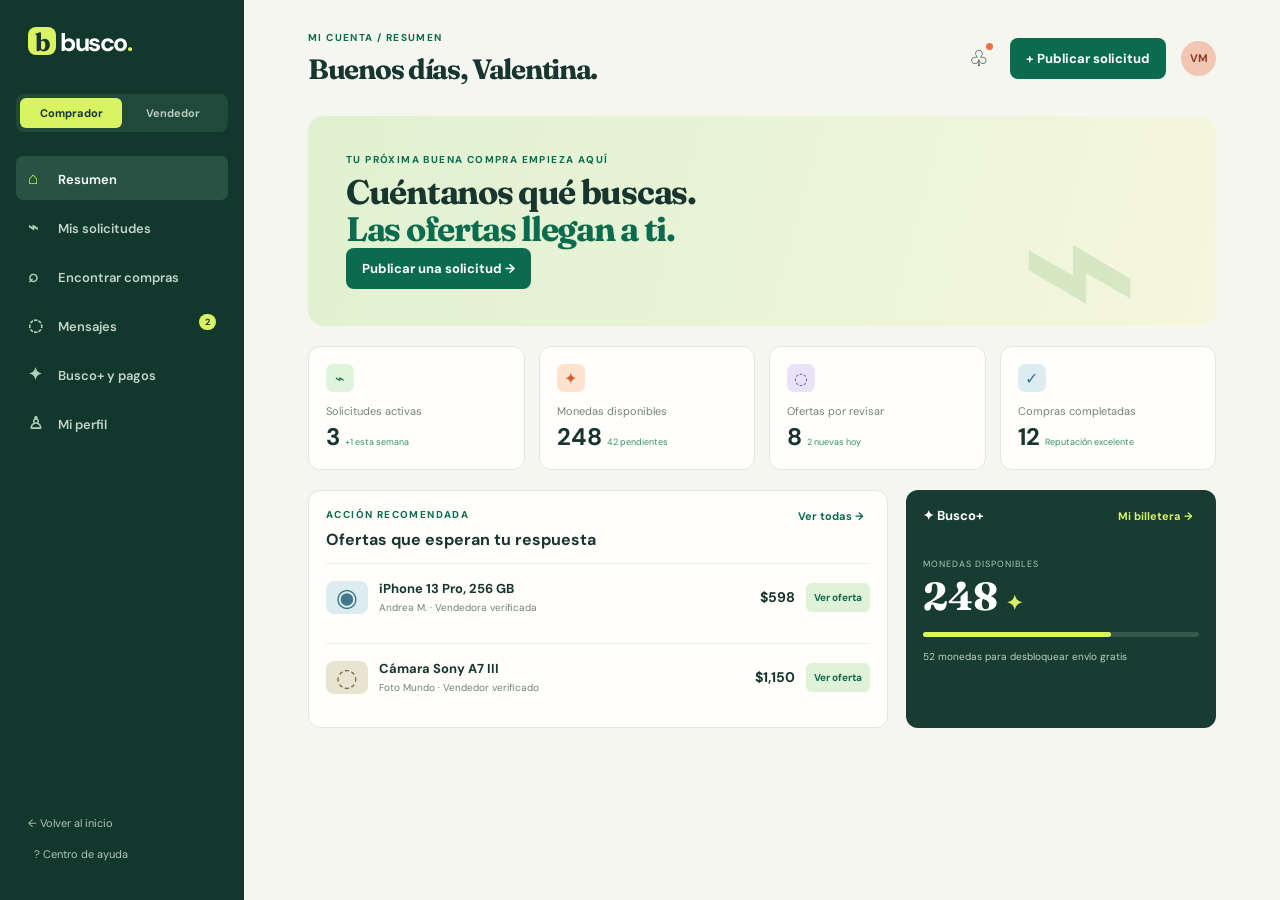
==== app.html @ ab2ddb57 "Add files via upload" ====
<!doctype html>
<html lang="es">
<head><meta charset="UTF-8"><meta name="viewport" content="width=device-width,initial-scale=1.0"><title>Busco | Mi cuenta</title><link rel="preconnect" href="https://fonts.googleapis.com"><link rel="preconnect" href="https://fonts.gstatic.com" crossorigin><link href="https://fonts.googleapis.com/css2?family=DM+Sans:wght@400;500;600;700&family=Fraunces:opsz,wght@9..144,600;9..144,700&display=swap" rel="stylesheet"><link rel="stylesheet" href="app.css"></head>
<body>
<aside class="sidebar"><a class="brand" href="index.html"><span>b</span>busco<i>.</i></a><div class="role-switch"><button class="role active" data-role="buyer">Comprador</button><button class="role" data-role="seller">Vendedor</button></div><nav><button class="nav-item active" data-view="overview"><span>⌂</span> Resumen</button><button class="nav-item" data-view="requests"><span>⌁</span> Mis solicitudes</button><button class="nav-item seller-only" data-view="discover"><span>⌕</span> Encontrar compras</button><button class="nav-item" data-view="messages"><span>◌</span> Mensajes <b>2</b></button><button class="nav-item" data-view="wallet"><span>✦</span> Busco+ y pagos</button><button class="nav-item" data-view="profile"><span>♙</span> Mi perfil</button></nav><div class="sidebar-bottom"><a href="index.html">← Volver al inicio</a><button class="help" data-toast="Centro de ayuda disponible pronto">? Centro de ayuda</button></div></aside>
<main><header class="app-header"><div><p class="crumb">MI CUENTA / <b id="view-name">RESUMEN</b></p><h1 id="page-title">Buenos días, Valentina.</h1></div><div class="header-tools"><button class="notification" data-toast="Tienes 2 nuevas ofertas">♧<i></i></button><button id="new-request" class="primary">+ Publicar solicitud</button><div class="avatar">VM</div></div></header>

<section id="overview" class="view active"><div class="welcome-card"><div><p class="eyebrow">TU PRÓXIMA BUENA COMPRA EMPIEZA AQUÍ</p><h2>Cuéntanos qué buscas.<br><em>Las ofertas llegan a ti.</em></h2><button class="primary" id="welcome-publish">Publicar una solicitud →</button></div><span class="welcome-art">⌁</span></div><div class="metric-grid"><article><span class="metric-icon green">⌁</span><p>Solicitudes activas</p><strong>3</strong><small>+1 esta semana</small></article><article><span class="metric-icon orange">✦</span><p>Monedas disponibles</p><strong>248</strong><small>42 pendientes</small></article><article><span class="metric-icon purple">◌</span><p>Ofertas por revisar</p><strong>8</strong><small>2 nuevas hoy</small></article><article><span class="metric-icon blue">✓</span><p>Compras completadas</p><strong>12</strong><small>Reputación excelente</small></article></div><div class="two-col"><section class="panel"><div class="panel-head"><div><p class="eyebrow">ACCIÓN RECOMENDADA</p><h3>Ofertas que esperan tu respuesta</h3></div><button class="link-button" data-view="requests">Ver todas →</button></div><div class="offer-row"><div class="product-thumb phone">◉</div><div><b>iPhone 13 Pro, 256 GB</b><p>Andrea M. · Vendedora verificada</p></div><strong>$598</strong><button class="small-primary" data-checkout>Ver oferta</button></div><div class="offer-row"><div class="product-thumb camera">◌</div><div><b>Cámara Sony A7 III</b><p>Foto Mundo · Vendedor verificado</p></div><strong>$1,150</strong><button class="small-primary" data-checkout>Ver oferta</button></div></section><section class="panel wallet-mini"><div class="wallet-top"><span>✦ Busco+</span><button class="link-button" data-view="wallet">Mi billetera →</button></div><p>MONEDAS DISPONIBLES</p><strong>248 <i>✦</i></strong><div class="progress"><span></span></div><small>52 monedas para desbloquear envío gratis</small></section></div></section>

<section id="requests" class="view"><div class="section-top"><div><p class="eyebrow">COMPRADOR</p><h2>Mis solicitudes</h2><p>Compara ofertas y elige con confianza.</p></div><button class="primary publish-trigger">+ Nueva solicitud</button></div><div class="tabs"><button class="active">Activas <b>3</b></button><button>En proceso <b>1</b></button><button>Completadas</button></div><div class="request-list"><article class="request-item"><div class="product-thumb phone">◉</div><div class="request-info"><div><span class="tag">TECNOLOGÍA</span><span class="active-tag">● Activa</span></div><h3>iPhone 13 Pro, 256 GB</h3><p>Presupuesto: <b>$620</b> · Seminuevo · Con envío</p></div><div class="request-stat"><b>5</b><span>ofertas</span></div><button class="outline" data-checkout>Comparar ofertas →</button></article><article class="request-item"><div class="product-thumb camera">◌</div><div class="request-info"><div><span class="tag">TECNOLOGÍA</span><span class="active-tag">● Activa</span></div><h3>Cámara Sony A7 III con lente</h3><p>Presupuesto: <b>$1,200</b> · Buen estado</p></div><div class="request-stat"><b>3</b><span>ofertas</span></div><button class="outline" data-checkout>Comparar ofertas →</button></article><article class="request-item"><div class="product-thumb sofa">⌑</div><div class="request-info"><div><span class="tag">HOGAR</span><span class="active-tag">● Activa</span></div><h3>Sofá modular de 3 puestos</h3><p>Presupuesto: <b>$380</b> · Envío o retiro</p></div><div class="request-stat"><b>0</b><span>ofertas</span></div><button class="outline" data-toast="Tu solicitud ya es visible para vendedores verificados">Ver solicitud</button></article></div></section>

<section id="discover" class="view"><div class="section-top"><div><p class="eyebrow">VENDEDOR</p><h2>Compradores que buscan</h2><p>Envía una oferta clara y gana la compra.</p></div><button class="filter-btn" data-toast="Filtros de ubicación, categoría y presupuesto">⚙ Filtrar</button></div><div class="discover-grid"><article><div class="discover-image camera">◌</div><span class="tag">TECNOLOGÍA · QUITO</span><h3>Cámara Sony A7 III con lente</h3><p>“En muy buen estado, idealmente con poco uso.”</p><div><span>Presupuesto</span><b>$1,200</b></div><button class="outline make-offer">Enviar oferta →</button></article><article><div class="discover-image phone">◉</div><span class="tag">TECNOLOGÍA · QUITO</span><h3>iPhone 13 Pro, 256 GB</h3><p>“Batería superior al 85%; con envío incluido.”</p><div><span>Presupuesto</span><b>$620</b></div><button class="outline make-offer">Enviar oferta →</button></article><article><div class="discover-image sofa">⌑</div><span class="tag">HOGAR · GUAYAQUIL</span><h3>Sofá modular de 3 puestos</h3><p>“Busco un tono neutro en excelente estado.”</p><div><span>Presupuesto</span><b>$380</b></div><button class="outline make-offer">Enviar oferta →</button></article></div></section>

<section id="messages" class="view"><div class="section-top"><div><p class="eyebrow">MENSAJES PROTEGIDOS</p><h2>Conversaciones</h2><p>Para tu seguridad, mantén el trato dentro de Busco.</p></div></div><div class="chat-layout"><aside class="chat-list"><button class="chat-contact active"><span class="avatar orange">AM</span><span><b>Andrea M.</b><small>Te envié fotos adicionales…</small></span><i>10:42</i></button><button class="chat-contact"><span class="avatar blue">FM</span><span><b>Foto Mundo</b><small>La cámara incluye batería.</small></span><i>Ayer</i></button></aside><div class="chat"><div class="chat-head"><span class="avatar orange">AM</span><div><b>Andrea M.</b><small>✓ Identidad verificada · 4.9</small></div><button class="outline" data-checkout>Ver oferta $598</button></div><div class="safety-note">🛡 Nunca compartas números, transferencias o enlaces externos. Tu compra está protegida solo al pagar aquí.</div><div class="messages"><p class="them">Hola Valentina, tengo el equipo disponible, con 89% de batería.</p><p class="me">¡Genial! ¿Incluye cargador?</p><p class="them">Sí, incluye cargador y caja. Ya añadí las fotos a mi oferta.</p></div><div class="chat-input"><input placeholder="Escribe un mensaje…"><button data-toast="Mensaje enviado">Enviar</button></div></div></div></section>

<section id="wallet" class="view"><div class="section-top"><div><p class="eyebrow">BUSCO+ Y PAGOS</p><h2>Tu billetera</h2><p>Beneficios por compras verificadas, nunca efectivo.</p></div></div><div class="wallet-grid"><article class="big-wallet"><span>✦ BUSCO+</span><p>MONEDAS DISPONIBLES</p><strong>248 <i>✦</i></strong><small>Equivalentes a $12.40 en beneficios</small><div class="wallet-rule"><span>42 pendientes</span><b>Se liberan tras confirmar entrega</b></div></article><section class="panel rewards-list"><div class="panel-head"><h3>Canjear beneficios</h3><small>Próximamente</small></div><article><span>🚚</span><div><b>Envío gratis</b><small>En una compra seleccionada</small></div><strong>300 ✦</strong></article><article><span>🛡</span><div><b>Protección extendida</b><small>30 días adicionales</small></div><strong>180 ✦</strong></article><article><span>🏷</span><div><b>$5 de descuento</b><small>En una compra de $50 o más</small></div><strong>100 ✦</strong></article></section></div><section class="panel transaction-panel"><div class="panel-head"><h3>Actividad reciente</h3><button class="link-button">Ver historial →</button></div><div class="transaction"><span class="trans-icon">✦</span><p><b>Compra verificada · Audífonos Sony</b><small>12 jul. 2026</small></p><strong>+ 120</strong></div><div class="transaction"><span class="trans-icon pending">◌</span><p><b>Monedas pendientes · Silla ergonómica</b><small>Se liberan en 4 días</small></p><strong>+ 42</strong></div></section></section>

<section id="profile" class="view"><div class="section-top"><div><p class="eyebrow">CONFIGURACIÓN</p><h2>Mi perfil</h2><p>Tu reputación se construye con cada compra segura.</p></div><button class="outline" data-toast="Modo edición disponible al conectar la base de datos">Editar perfil</button></div><div class="profile-grid"><section class="profile-card"><div class="large-avatar">VM</div><h3>Valentina Morales <span>✓</span></h3><p>Miembro desde agosto de 2026</p><div class="reputation"><b>4.9</b><span>★★★★★</span><small>12 compras completadas</small></div><hr><p class="profile-line">✉ valentina@email.com <i>Verificado</i></p><p class="profile-line">⌖ Quito, Ecuador</p></section><section class="panel profile-settings"><h3>Seguridad y preferencias</h3><div><span>Identidad</span><b class="success">✓ Verificada</b></div><div><span>Teléfono</span><b class="success">✓ Verificado</b></div><div><span>Notificaciones</span><label class="toggle"><input type="checkbox" checked><i></i></label></div><div><span>Compras protegidas</span><b class="success">Activas</b></div></section></div></section>
</main>
<div class="modal-wrap" id="modal"><div class="modal"><button class="modal-close">×</button><div id="modal-body"></div></div></div><div class="toast" id="toast"></div>
<template id="publish-template"><p class="eyebrow">NUEVA SOLICITUD</p><h2>¿Qué quieres comprar?</h2><p class="modal-intro">Describe tu necesidad y deja que vendedores verificados te encuentren.</p><form id="publish-form"><label>Producto o servicio<input id="new-title" required placeholder="Ej. MacBook Air M2 de 13 pulgadas"></label><div class="form-grid"><label>Categoría<select><option>Tecnología</option><option>Hogar y muebles</option><option>Moda</option><option>Vehículos</option><option>Servicios</option></select></label><label>Presupuesto (USD)<input id="new-budget" type="number" required placeholder="850"></label></div><div class="form-grid"><label>Estado<select><option>Seminuevo / usado</option><option>Nuevo</option><option>Cualquiera</option></select></label><label>Entrega<select><option>Con envío</option><option>Entrega en persona</option><option>Cualquiera</option></select></label></div><label>Detalles<textarea placeholder="Cuéntanos qué características son importantes…"></textarea></label><label class="upload">↑ Añadir imágenes de referencia<input type="file" hidden multiple accept="image/*"></label><button class="primary" type="submit">Publicar solicitud →</button></form></template>
<template id="checkout-template"><p class="eyebrow">REVISAR OFERTA</p><h2>iPhone 13 Pro, 256 GB</h2><div class="checkout-seller"><span class="avatar orange">AM</span><p><b>Andrea M.</b><small>✓ Identidad verificada · 4.9 ★</small></p><strong>$598.00</strong></div><div class="checkout-line"><span>Protección del comprador (3%)</span><b>$17.94</b></div><div class="checkout-total"><span>Total protegido</span><strong>$615.94</strong></div><div class="checkout-safe">🛡 Tu dinero se mantiene protegido hasta que confirmes la entrega.</div><button class="primary" id="confirm-checkout">Continuar al pago seguro →</button><p class="modal-foot">Al pagar dentro de Busco podrás obtener monedas Busco+ tras la entrega.</p></template>
<template id="offer-template"><p class="eyebrow">NUEVA OFERTA</p><h2>Envía una oferta clara</h2><p class="modal-intro">El comprador verá tu precio, condiciones y reputación antes de decidir.</p><form id="offer-form"><label>Precio de tu oferta (USD)<input required type="number" placeholder="Ej. 590"></label><label>Estado del producto<select><option>Seminuevo · excelente estado</option><option>Nuevo</option><option>Usado · buen estado</option></select></label><label>Detalles para el comprador<textarea placeholder="Incluye accesorios, condiciones y disponibilidad…"></textarea></label><label class="upload">↑ Añadir fotos del producto<input type="file" hidden multiple accept="image/*"></label><button class="primary">Enviar oferta protegida →</button></form></template>
<script src="app.js"></script></body></html>
---- app.css ----
:root{--ink:#18362f;--green:#0b6b4f;--lime:#d9f361;--bg:#f5f6f0;--muted:#73827c;--line:#dde4dc;--white:#fffefa}*{box-sizing:border-box}body{margin:0;font-family:'DM Sans',sans-serif;color:var(--ink);background:var(--bg)}button,input,textarea,select{font:inherit}button{cursor:pointer}.sidebar{width:244px;position:fixed;inset:0 auto 0 0;background:#12372c;color:#d6e4d8;padding:26px 16px;display:flex;flex-direction:column;z-index:3}.brand{font-size:25px;font-weight:700;letter-spacing:-1.4px;color:#fff;text-decoration:none;margin:0 12px 35px}.brand span{background:#d9f361;color:var(--ink);display:inline-grid;place-items:center;width:28px;height:28px;border-radius:8px;font-family:Fraunces;margin-right:4px}.brand i{color:#d9f361;font-style:normal}.role-switch{background:#20483b;padding:4px;border-radius:8px;display:grid;grid-template-columns:1fr 1fr;margin-bottom:24px}.role{border:0;background:transparent;color:#b4cbbd;border-radius:6px;padding:8px 3px;font-size:11px;font-weight:700}.role.active{color:var(--ink);background:var(--lime)}nav{display:grid;gap:5px}.nav-item{border:0;background:transparent;color:#c2d3c7;text-align:left;padding:11px 12px;border-radius:7px;font-size:13px;font-weight:600}.nav-item span{font-size:17px;width:27px;display:inline-block;color:#b2cfba}.nav-item.active,.nav-item:hover{background:#285244;color:#fff}.nav-item.active span{color:var(--lime)}.nav-item b{float:right;background:var(--lime);color:var(--ink);padding:2px 6px;border-radius:9px;font-size:9px}.sidebar-bottom{margin-top:auto;display:grid;gap:16px;padding:12px}.sidebar-bottom a,.help{font-size:11px;color:#afc7b8;background:transparent;border:0;text-align:left;text-decoration:none}main{margin-left:244px;min-height:100vh;padding:0 5vw 55px}.app-header{height:116px;display:flex;justify-content:space-between;align-items:center}.crumb,.eyebrow{font-size:10px;letter-spacing:1.4px;color:var(--green);font-weight:700;margin:0 0 8px}.app-header h1,.view h2,.welcome-card h2,.modal h2{font-family:Fraunces,serif;letter-spacing:-1.3px;margin:0}.app-header h1{font-size:28px}.header-tools{display:flex;align-items:center;gap:15px}.notification{border:0;background:transparent;font-size:22px;position:relative;color:var(--ink)}.notification i{position:absolute;width:7px;height:7px;border-radius:50%;background:#ef7042;right:2px;top:0}.avatar,.large-avatar{width:35px;height:35px;border-radius:50%;display:grid;place-items:center;background:#f1c6b2;color:#8d3b28;font-size:11px;font-weight:700}.primary{border:0;border-radius:8px;background:var(--green);color:#fff;padding:12px 16px;font-weight:700;font-size:13px}.primary:hover{background:#07563e}.view{display:none}.view.active{display:block}.welcome-card{background:linear-gradient(105deg,#dff1d0,#f5f6dd);border-radius:16px;min-height:210px;padding:32px 38px;position:relative;overflow:hidden;display:flex;align-items:center}.welcome-card h2{font-size:34px;line-height:1.08}.welcome-card h2 em{font-style:normal;color:var(--green)}.welcome-art{font-family:Fraunces;font-size:210px;color:#83bd7c;opacity:.25;position:absolute;right:8%;bottom:-66px}.metric-grid{display:grid;grid-template-columns:repeat(4,1fr);gap:14px;margin:20px 0}.metric-grid article,.panel{background:var(--white);border:1px solid #e2e7e0;border-radius:12px;padding:17px}.metric-icon{width:28px;height:28px;border-radius:7px;display:grid;place-items:center;font-size:16px}.green{background:#e0f3dc;color:#14704f}.orange{background:#fde3cf;color:#d75c2f}.purple{background:#e9e2f8;color:#714da9}.blue{background:#dcecf1;color:#2f7892}.metric-grid p{font-size:11px;color:var(--muted);margin:12px 0 3px}.metric-grid strong{font-size:24px}.metric-grid small{font-size:9px;color:#359269;margin-left:5px}.two-col,.wallet-grid,.profile-grid{display:grid;grid-template-columns:1.5fr .8fr;gap:18px}.panel-head,.section-top{display:flex;justify-content:space-between;align-items:start}.panel-head h3{margin:0;font-size:16px}.link-button{border:0;background:transparent;color:var(--green);font-weight:700;font-size:11px}.offer-row{display:grid;grid-template-columns:42px 1fr auto auto;gap:11px;align-items:center;border-top:1px solid #edf0ec;padding:13px 0;margin-top:13px}.offer-row b{font-size:13px}.offer-row p{font-size:10px;color:var(--muted);margin:3px 0}.offer-row>strong{font-size:14px}.product-thumb,.discover-image{display:grid;place-items:center;border-radius:8px;font-size:25px;background:#dbe8da;color:#2c6852}.phone{background:#dcecf1;color:#41798c}.camera{background:#e8e4d2;color:#7d7049}.sofa{background:#f0dfcf;color:#9b6a42}.small-primary{border:0;background:#dff1d7;color:var(--green);font-size:10px;font-weight:700;padding:8px;border-radius:6px}.wallet-mini{background:#183c31;color:#fff;border:0}.wallet-top{display:flex;justify-content:space-between;font-weight:700;font-size:13px}.wallet-mini .link-button{color:var(--lime)}.wallet-mini>p{color:#b0c9bb;font-size:9px;letter-spacing:1px;margin:34px 0 2px}.wallet-mini>strong{font-family:Fraunces;font-size:39px}.wallet-mini i{color:var(--lime);font-style:normal;font-size:20px}.wallet-mini small{font-size:10px;color:#bbd2c4}.progress{background:#315a4c;border-radius:4px;height:5px;margin:12px 0 7px}.progress span{display:block;background:var(--lime);width:68%;height:100%;border-radius:4px}.section-top{margin-bottom:24px}.section-top h2{font-size:31px}.section-top p:not(.eyebrow){font-size:13px;color:var(--muted);margin:7px 0 0}.tabs{border-bottom:1px solid var(--line);display:flex;gap:22px;margin-bottom:18px}.tabs button{padding:10px 0;border:0;border-bottom:2px solid transparent;background:transparent;color:var(--muted);font-size:12px;font-weight:700}.tabs button.active{color:var(--green);border-color:var(--green)}.tabs b{background:#e0f1dc;padding:3px 6px;border-radius:8px;font-size:9px}.request-list{display:grid;gap:12px}.request-item{background:#fffefa;border:1px solid #e2e7e0;padding:15px;display:grid;grid-template-columns:52px 1fr auto auto;gap:16px;align-items:center;border-radius:11px}.request-info h3{margin:7px 0 4px;font-size:15px}.request-info p{margin:0;font-size:11px;color:var(--muted)}.tag{font-size:9px;color:var(--green);font-weight:700;letter-spacing:.6px}.active-tag{font-size:9px;color:#31935a;margin-left:8px}.request-stat{text-align:center}.request-stat b{display:block;font-size:22px}.request-stat span{font-size:9px;color:var(--muted)}.outline,.filter-btn{border:1px solid #b7c6ba;background:transparent;border-radius:7px;padding:9px 11px;font-size:11px;font-weight:700;color:var(--ink)}.discover-grid{display:grid;grid-template-columns:repeat(3,1fr);gap:15px}.discover-grid article{background:#fffefa;padding:13px;border:1px solid #e2e7e0;border-radius:12px}.discover-image{height:132px;font-size:52px;margin-bottom:14px}.discover-grid h3{font-size:16px;margin:7px 0}.discover-grid p{font-size:11px;color:var(--muted);line-height:1.45;min-height:33px}.discover-grid article>div:not(.discover-image){display:flex;justify-content:space-between;border-top:1px solid #edf0ec;padding-top:10px;margin:12px 0;font-size:10px;color:var(--muted)}.discover-grid article>div b{font-size:15px;color:var(--ink)}.discover-grid .outline{width:100%}.chat-layout{display:grid;grid-template-columns:240px 1fr;background:#fffefa;border:1px solid #e2e7e0;border-radius:12px;min-height:470px;overflow:hidden}.chat-list{border-right:1px solid #e2e7e0}.chat-contact{width:100%;border:0;background:transparent;padding:15px;display:flex;gap:10px;text-align:left}.chat-contact.active{background:#e8f2e2}.chat-contact>span:nth-child(2){display:grid;gap:3px;flex:1}.chat-contact b{font-size:12px}.chat-contact small,.chat-contact i{font-size:9px;color:var(--muted);font-style:normal}.chat-head{padding:14px;border-bottom:1px solid #e2e7e0;display:flex;align-items:center;gap:9px}.chat-head>div{display:grid;gap:3px;flex:1}.chat-head b{font-size:13px}.chat-head small{font-size:9px;color:#42916a}.safety-note{margin:15px;padding:9px;background:#fff5da;border-radius:6px;font-size:10px;color:#755c24}.messages{padding:0 15px;display:grid;align-content:start;gap:9px;height:270px}.messages p{max-width:58%;padding:10px;font-size:11px;line-height:1.4;margin:0;border-radius:9px}.them{background:#edf2ed}.me{background:#dff1d7;justify-self:end}.chat-input{border-top:1px solid #e2e7e0;margin-top:auto;display:flex;padding:11px;gap:8px}.chat-input input{border:1px solid #d8e1d8;border-radius:6px;padding:10px;flex:1}.chat-input button{border:0;background:var(--green);color:#fff;border-radius:6px;padding:0 13px;font-size:11px;font-weight:700}.big-wallet{border-radius:15px;background:linear-gradient(135deg,#12372c,#1d5946);color:#fff;padding:28px}.big-wallet>span{font-size:13px;font-weight:700;color:var(--lime)}.big-wallet>p{font-size:10px;color:#b5cdbd;letter-spacing:1px;margin:45px 0 5px}.big-wallet>strong{font-family:Fraunces;font-size:61px}.big-wallet i{font-style:normal;color:var(--lime);font-size:31px}.big-wallet small{display:block;color:#b5cdbd;font-size:11px}.wallet-rule{border-top:1px solid #467160;margin-top:30px;padding-top:15px;display:flex;justify-content:space-between;font-size:11px}.wallet-rule span{color:var(--lime)}.wallet-rule b{font-weight:400;color:#c4d8ca}.rewards-list article{display:grid;grid-template-columns:34px 1fr auto;gap:9px;padding:13px 0;border-top:1px solid #edf0ec;align-items:center}.rewards-list article>span{font-size:20px}.rewards-list article div{display:grid;gap:3px}.rewards-list b{font-size:12px}.rewards-list small{font-size:9px;color:var(--muted)}.rewards-list strong{font-size:11px;color:var(--green)}.transaction-panel{margin-top:18px}.transaction{display:flex;gap:10px;align-items:center;border-top:1px solid #edf0ec;padding:12px 0;margin-top:12px}.trans-icon{display:grid;place-items:center;width:28px;height:28px;border-radius:50%;background:#e0f3dc;color:var(--green)}.trans-icon.pending{background:#fff1d7;color:#bf862e}.transaction p{margin:0;flex:1;display:grid;gap:3px}.transaction p b{font-size:11px}.transaction p small{font-size:9px;color:var(--muted)}.transaction>strong{font-size:12px;color:var(--green)}.profile-card{background:#fffefa;border:1px solid #e2e7e0;border-radius:12px;padding:27px;text-align:center}.large-avatar{width:65px;height:65px;font-size:18px;margin:auto}.profile-card h3{margin:13px 0 3px}.profile-card h3 span,.success{color:#2e9a5d}.profile-card>p{font-size:11px;color:var(--muted)}.reputation{display:grid;gap:4px;margin:20px}.reputation b{font-size:24px}.reputation span{color:#e5a436;letter-spacing:2px}.reputation small{font-size:10px;color:var(--muted)}hr{border:0;border-top:1px solid #e5eae4}.profile-line{text-align:left!important;font-size:11px!important;color:var(--ink)!important}.profile-line i{float:right;font-style:normal;color:#2e9a5d;font-size:9px}.profile-settings h3{margin:0 0 12px}.profile-settings>div{border-top:1px solid #edf0ec;padding:16px 0;display:flex;justify-content:space-between;font-size:12px}.toggle input{display:none}.toggle i{display:block;width:28px;height:16px;border-radius:12px;background:#c9d3ca;position:relative}.toggle input:checked+i{background:var(--green)}.toggle i:after{content:'';width:12px;height:12px;background:#fff;border-radius:50%;position:absolute;top:2px;left:2px}.toggle input:checked+i:after{left:14px}.modal-wrap{display:none;place-items:center;position:fixed;inset:0;background:#0d241db9;z-index:10;padding:20px}.modal-wrap.show{display:grid}.modal{position:relative;width:min(545px,100%);max-height:92vh;overflow:auto;background:#fffefa;border-radius:14px;padding:30px}.modal-close{position:absolute;right:14px;top:9px;border:0;background:transparent;font-size:28px;color:var(--muted)}.modal h2{font-size:30px}.modal-intro,.modal-foot{font-size:12px;color:var(--muted);line-height:1.5}.modal form{display:grid;gap:13px;margin-top:19px}.modal label{font-size:11px;font-weight:700;display:grid;gap:6px}.modal input,.modal select,.modal textarea{padding:10px;border:1px solid #d5ded5;border-radius:6px;background:#fff;color:var(--ink)}.modal textarea{min-height:70px;resize:vertical}.form-grid{display:grid;grid-template-columns:1fr 1fr;gap:12px}.upload{border:1px dashed #9bb49e;padding:14px!important;text-align:center;color:var(--green);cursor:pointer}.checkout-seller{display:flex;align-items:center;gap:9px;margin:22px 0}.checkout-seller p{flex:1;display:grid;gap:3px;margin:0}.checkout-seller p b{font-size:12px}.checkout-seller p small{font-size:9px;color:#459269}.checkout-seller>strong{font-size:20px}.checkout-line,.checkout-total{display:flex;justify-content:space-between;padding:13px 0;border-top:1px solid #e3e9e2;font-size:12px}.checkout-total strong{font-size:19px}.checkout-safe{background:#e8f3df;padding:10px;border-radius:6px;font-size:10px;color:#386447;margin:8px 0 15px}.modal-foot{text-align:center;font-size:10px}.toast{position:fixed;right:24px;bottom:24px;background:#183c31;color:#fff;border-radius:8px;padding:13px 16px;font-size:12px;box-shadow:0 10px 25px #0002;display:none;z-index:12}.toast.show{display:block}@media(max-width:950px){.sidebar{width:70px;padding:20px 9px}.brand{font-size:0;margin:0 auto 35px}.brand span{margin:0}.role-switch{grid-template-columns:1fr}.role{font-size:0}.role:after{content:'◉';font-size:12px}.nav-item{font-size:0;text-align:center}.nav-item span{font-size:19px}.nav-item b{display:none}.sidebar-bottom{padding:6px}.sidebar-bottom a,.help{font-size:0;text-align:center}.sidebar-bottom a:after{content:'←';font-size:18px}.help:before{content:'?';font-size:15px}main{margin-left:70px}.metric-grid{grid-template-columns:repeat(2,1fr)}.discover-grid{grid-template-columns:1fr 1fr}}@media(max-width:650px){main{margin:0;padding:0 16px 45px}.sidebar{position:static;width:auto;height:64px;display:flex;flex-direction:row;align-items:center;padding:10px 12px}.brand{margin:0;font-size:0}.role-switch{margin:0 8px;display:flex;width:112px}.role{font-size:9px}.role:after{display:none}nav{display:flex;flex:1;justify-content:space-around}.nav-item{padding:5px;font-size:0}.sidebar-bottom{display:none}.app-header{height:90px}.app-header h1{font-size:22px}.header-tools .primary{font-size:0;padding:10px}.header-tools .primary:after{content:'+';font-size:18px}.two-col,.wallet-grid,.profile-grid,.protected-payment{grid-template-columns:1fr}.request-item{grid-template-columns:42px 1fr}.request-stat,.request-item .outline{grid-column:2}.discover-grid{grid-template-columns:1fr}.chat-layout{grid-template-columns:1fr}.chat-list{display:none}.metric-grid{gap:8px}.welcome-card{padding:25px}.welcome-card h2{font-size:28px}.form-grid{grid-template-columns:1fr}.modal{padding:25px 18px}.offer-row{grid-template-columns:40px 1fr auto}.offer-row .small-primary{grid-column:2/4}.app-header .avatar{display:none}}
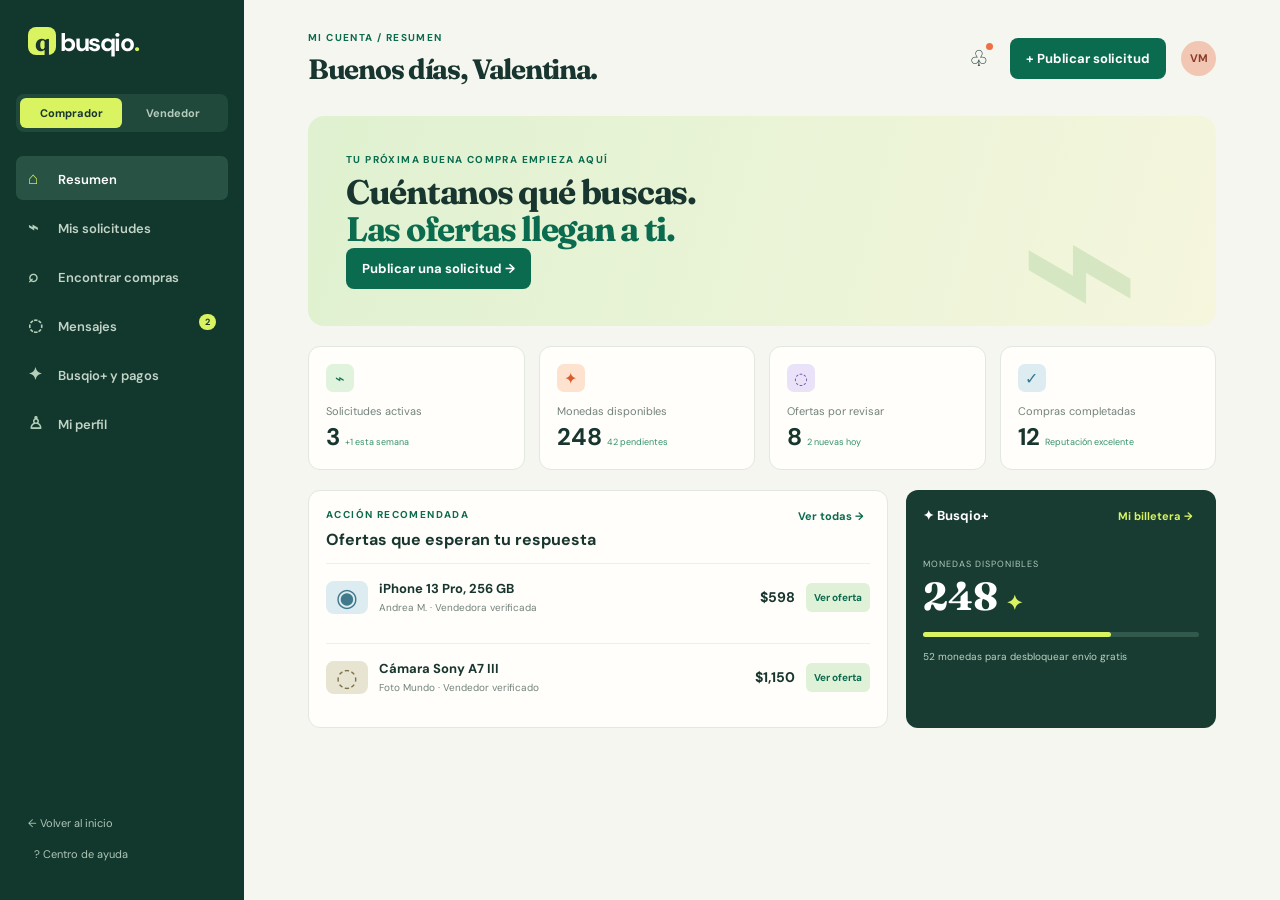
==== commit 0066c2d1: "Add files via upload" ====
--- a/app.html
+++ b/app.html
@@ -1,24 +1,25 @@
 <!doctype html>
 <html lang="es">
-<head><meta charset="UTF-8"><meta name="viewport" content="width=device-width,initial-scale=1.0"><title>Busco | Mi cuenta</title><link rel="preconnect" href="https://fonts.googleapis.com"><link rel="preconnect" href="https://fonts.gstatic.com" crossorigin><link href="https://fonts.googleapis.com/css2?family=DM+Sans:wght@400;500;600;700&family=Fraunces:opsz,wght@9..144,600;9..144,700&display=swap" rel="stylesheet"><link rel="stylesheet" href="app.css"></head>
+<head><meta charset="UTF-8"><meta name="viewport" content="width=device-width,initial-scale=1.0"><title>Busqio | Mi cuenta</title><link rel="preconnect" href="https://fonts.googleapis.com"><link rel="preconnect" href="https://fonts.gstatic.com" crossorigin><link href="https://fonts.googleapis.com/css2?family=DM+Sans:wght@400;500;600;700&family=Fraunces:opsz,wght@9..144,600;9..144,700&display=swap" rel="stylesheet"><link rel="stylesheet" href="app.css"></head>
 <body>
-<aside class="sidebar"><a class="brand" href="index.html"><span>b</span>busco<i>.</i></a><div class="role-switch"><button class="role active" data-role="buyer">Comprador</button><button class="role" data-role="seller">Vendedor</button></div><nav><button class="nav-item active" data-view="overview"><span>⌂</span> Resumen</button><button class="nav-item" data-view="requests"><span>⌁</span> Mis solicitudes</button><button class="nav-item seller-only" data-view="discover"><span>⌕</span> Encontrar compras</button><button class="nav-item" data-view="messages"><span>◌</span> Mensajes <b>2</b></button><button class="nav-item" data-view="wallet"><span>✦</span> Busco+ y pagos</button><button class="nav-item" data-view="profile"><span>♙</span> Mi perfil</button></nav><div class="sidebar-bottom"><a href="index.html">← Volver al inicio</a><button class="help" data-toast="Centro de ayuda disponible pronto">? Centro de ayuda</button></div></aside>
+<aside class="sidebar"><a class="brand" href="index.html"><span>q</span>busqio<i>.</i></a><div class="role-switch"><button class="role active" data-role="buyer">Comprador</button><button class="role" data-role="seller">Vendedor</button></div><nav><button class="nav-item active" data-view="overview"><span>⌂</span> Resumen</button><button class="nav-item" data-view="requests"><span>⌁</span> Mis solicitudes</button><button class="nav-item seller-only" data-view="discover"><span>⌕</span> Encontrar compras</button><button class="nav-item" data-view="messages"><span>◌</span> Mensajes <b>2</b></button><button class="nav-item" data-view="wallet"><span>✦</span> Busqio+ y pagos</button><button class="nav-item" data-view="profile"><span>♙</span> Mi perfil</button></nav><div class="sidebar-bottom"><a href="index.html">← Volver al inicio</a><button class="help" data-toast="Centro de ayuda disponible pronto">? Centro de ayuda</button></div></aside>
 <main><header class="app-header"><div><p class="crumb">MI CUENTA / <b id="view-name">RESUMEN</b></p><h1 id="page-title">Buenos días, Valentina.</h1></div><div class="header-tools"><button class="notification" data-toast="Tienes 2 nuevas ofertas">♧<i></i></button><button id="new-request" class="primary">+ Publicar solicitud</button><div class="avatar">VM</div></div></header>
 
-<section id="overview" class="view active"><div class="welcome-card"><div><p class="eyebrow">TU PRÓXIMA BUENA COMPRA EMPIEZA AQUÍ</p><h2>Cuéntanos qué buscas.<br><em>Las ofertas llegan a ti.</em></h2><button class="primary" id="welcome-publish">Publicar una solicitud →</button></div><span class="welcome-art">⌁</span></div><div class="metric-grid"><article><span class="metric-icon green">⌁</span><p>Solicitudes activas</p><strong>3</strong><small>+1 esta semana</small></article><article><span class="metric-icon orange">✦</span><p>Monedas disponibles</p><strong>248</strong><small>42 pendientes</small></article><article><span class="metric-icon purple">◌</span><p>Ofertas por revisar</p><strong>8</strong><small>2 nuevas hoy</small></article><article><span class="metric-icon blue">✓</span><p>Compras completadas</p><strong>12</strong><small>Reputación excelente</small></article></div><div class="two-col"><section class="panel"><div class="panel-head"><div><p class="eyebrow">ACCIÓN RECOMENDADA</p><h3>Ofertas que esperan tu respuesta</h3></div><button class="link-button" data-view="requests">Ver todas →</button></div><div class="offer-row"><div class="product-thumb phone">◉</div><div><b>iPhone 13 Pro, 256 GB</b><p>Andrea M. · Vendedora verificada</p></div><strong>$598</strong><button class="small-primary" data-checkout>Ver oferta</button></div><div class="offer-row"><div class="product-thumb camera">◌</div><div><b>Cámara Sony A7 III</b><p>Foto Mundo · Vendedor verificado</p></div><strong>$1,150</strong><button class="small-primary" data-checkout>Ver oferta</button></div></section><section class="panel wallet-mini"><div class="wallet-top"><span>✦ Busco+</span><button class="link-button" data-view="wallet">Mi billetera →</button></div><p>MONEDAS DISPONIBLES</p><strong>248 <i>✦</i></strong><div class="progress"><span></span></div><small>52 monedas para desbloquear envío gratis</small></section></div></section>
+<section id="overview" class="view active"><div class="welcome-card"><div><p class="eyebrow">TU PRÓXIMA BUENA COMPRA EMPIEZA AQUÍ</p><h2>Cuéntanos qué buscas.<br><em>Las ofertas llegan a ti.</em></h2><button class="primary" id="welcome-publish">Publicar una solicitud →</button></div><span class="welcome-art">⌁</span></div><div class="metric-grid"><article><span class="metric-icon green">⌁</span><p>Solicitudes activas</p><strong>3</strong><small>+1 esta semana</small></article><article><span class="metric-icon orange">✦</span><p>Monedas disponibles</p><strong>248</strong><small>42 pendientes</small></article><article><span class="metric-icon purple">◌</span><p>Ofertas por revisar</p><strong>8</strong><small>2 nuevas hoy</small></article><article><span class="metric-icon blue">✓</span><p>Compras completadas</p><strong>12</strong><small>Reputación excelente</small></article></div><div class="two-col"><section class="panel"><div class="panel-head"><div><p class="eyebrow">ACCIÓN RECOMENDADA</p><h3>Ofertas que esperan tu respuesta</h3></div><button class="link-button" data-view="requests">Ver todas →</button></div><div class="offer-row"><div class="product-thumb phone">◉</div><div><b>iPhone 13 Pro, 256 GB</b><p>Andrea M. · Vendedora verificada</p></div><strong>$598</strong><button class="small-primary" data-checkout>Ver oferta</button></div><div class="offer-row"><div class="product-thumb camera">◌</div><div><b>Cámara Sony A7 III</b><p>Foto Mundo · Vendedor verificado</p></div><strong>$1,150</strong><button class="small-primary" data-checkout>Ver oferta</button></div></section><section class="panel wallet-mini"><div class="wallet-top"><span>✦ Busqio+</span><button class="link-button" data-view="wallet">Mi billetera →</button></div><p>MONEDAS DISPONIBLES</p><strong>248 <i>✦</i></strong><div class="progress"><span></span></div><small>52 monedas para desbloquear envío gratis</small></section></div></section>
 
 <section id="requests" class="view"><div class="section-top"><div><p class="eyebrow">COMPRADOR</p><h2>Mis solicitudes</h2><p>Compara ofertas y elige con confianza.</p></div><button class="primary publish-trigger">+ Nueva solicitud</button></div><div class="tabs"><button class="active">Activas <b>3</b></button><button>En proceso <b>1</b></button><button>Completadas</button></div><div class="request-list"><article class="request-item"><div class="product-thumb phone">◉</div><div class="request-info"><div><span class="tag">TECNOLOGÍA</span><span class="active-tag">● Activa</span></div><h3>iPhone 13 Pro, 256 GB</h3><p>Presupuesto: <b>$620</b> · Seminuevo · Con envío</p></div><div class="request-stat"><b>5</b><span>ofertas</span></div><button class="outline" data-checkout>Comparar ofertas →</button></article><article class="request-item"><div class="product-thumb camera">◌</div><div class="request-info"><div><span class="tag">TECNOLOGÍA</span><span class="active-tag">● Activa</span></div><h3>Cámara Sony A7 III con lente</h3><p>Presupuesto: <b>$1,200</b> · Buen estado</p></div><div class="request-stat"><b>3</b><span>ofertas</span></div><button class="outline" data-checkout>Comparar ofertas →</button></article><article class="request-item"><div class="product-thumb sofa">⌑</div><div class="request-info"><div><span class="tag">HOGAR</span><span class="active-tag">● Activa</span></div><h3>Sofá modular de 3 puestos</h3><p>Presupuesto: <b>$380</b> · Envío o retiro</p></div><div class="request-stat"><b>0</b><span>ofertas</span></div><button class="outline" data-toast="Tu solicitud ya es visible para vendedores verificados">Ver solicitud</button></article></div></section>
 
-<section id="discover" class="view"><div class="section-top"><div><p class="eyebrow">VENDEDOR</p><h2>Compradores que buscan</h2><p>Envía una oferta clara y gana la compra.</p></div><button class="filter-btn" data-toast="Filtros de ubicación, categoría y presupuesto">⚙ Filtrar</button></div><div class="discover-grid"><article><div class="discover-image camera">◌</div><span class="tag">TECNOLOGÍA · QUITO</span><h3>Cámara Sony A7 III con lente</h3><p>“En muy buen estado, idealmente con poco uso.”</p><div><span>Presupuesto</span><b>$1,200</b></div><button class="outline make-offer">Enviar oferta →</button></article><article><div class="discover-image phone">◉</div><span class="tag">TECNOLOGÍA · QUITO</span><h3>iPhone 13 Pro, 256 GB</h3><p>“Batería superior al 85%; con envío incluido.”</p><div><span>Presupuesto</span><b>$620</b></div><button class="outline make-offer">Enviar oferta →</button></article><article><div class="discover-image sofa">⌑</div><span class="tag">HOGAR · GUAYAQUIL</span><h3>Sofá modular de 3 puestos</h3><p>“Busco un tono neutro en excelente estado.”</p><div><span>Presupuesto</span><b>$380</b></div><button class="outline make-offer">Enviar oferta →</button></article></div></section>
+<section id="discover" class="view"><div class="section-top"><div><p class="eyebrow">VENDEDOR</p><h2>Compradores que buscan</h2><p>Envía una oferta clara y gana la compra.</p></div><button class="filter-btn" data-toast="Filtros de ubicación, categoría y presupuesto">⚙ Filtrar</button></div><div class="discover-grid"><article><div class="discover-image camera">◌</div><span class="tag">TECNOLOGÍA · QUITO</span><h3>Cámara Sony A7 III con lente</h3><p>“En muy buen estado, idealmente con poco uso.”</p><div><span>Presupuesto</span><b>$1,200</b></div><button class="outline make-offer">Enviar oferta →</button></article><article><div class="discover-image phone">◉</div><span class="tag">TECNOLOGÍA · QUITO</span><h3>iPhone 13 Pro, 256 GB</h3><p>“Batería superior al 85%; con envío incluido.”</p><div><span>Presupuesto</span><b>$620</b></div><button class="outline make-offer">Enviar oferta →</button></article><article><div class="discover-image sofa">⌑</div><span class="tag">HOGAR · GUAYAQUIL</span><h3>Sofá modular de 3 puestos</h3><p>“Busqio un tono neutro en excelente estado.”</p><div><span>Presupuesto</span><b>$380</b></div><button class="outline make-offer">Enviar oferta →</button></article></div></section>
 
-<section id="messages" class="view"><div class="section-top"><div><p class="eyebrow">MENSAJES PROTEGIDOS</p><h2>Conversaciones</h2><p>Para tu seguridad, mantén el trato dentro de Busco.</p></div></div><div class="chat-layout"><aside class="chat-list"><button class="chat-contact active"><span class="avatar orange">AM</span><span><b>Andrea M.</b><small>Te envié fotos adicionales…</small></span><i>10:42</i></button><button class="chat-contact"><span class="avatar blue">FM</span><span><b>Foto Mundo</b><small>La cámara incluye batería.</small></span><i>Ayer</i></button></aside><div class="chat"><div class="chat-head"><span class="avatar orange">AM</span><div><b>Andrea M.</b><small>✓ Identidad verificada · 4.9</small></div><button class="outline" data-checkout>Ver oferta $598</button></div><div class="safety-note">🛡 Nunca compartas números, transferencias o enlaces externos. Tu compra está protegida solo al pagar aquí.</div><div class="messages"><p class="them">Hola Valentina, tengo el equipo disponible, con 89% de batería.</p><p class="me">¡Genial! ¿Incluye cargador?</p><p class="them">Sí, incluye cargador y caja. Ya añadí las fotos a mi oferta.</p></div><div class="chat-input"><input placeholder="Escribe un mensaje…"><button data-toast="Mensaje enviado">Enviar</button></div></div></div></section>
+<section id="messages" class="view"><div class="section-top"><div><p class="eyebrow">MENSAJES PROTEGIDOS</p><h2>Conversaciones</h2><p>Para tu seguridad, mantén el trato dentro de Busqio.</p></div></div><div class="chat-layout"><aside class="chat-list"><button class="chat-contact active"><span class="avatar orange">AM</span><span><b>Andrea M.</b><small>Te envié fotos adicionales…</small></span><i>10:42</i></button><button class="chat-contact"><span class="avatar blue">FM</span><span><b>Foto Mundo</b><small>La cámara incluye batería.</small></span><i>Ayer</i></button></aside><div class="chat"><div class="chat-head"><span class="avatar orange">AM</span><div><b>Andrea M.</b><small>✓ Identidad verificada · 4.9</small></div><button class="outline" data-checkout>Ver oferta $598</button></div><div class="safety-note">🛡 Nunca compartas números, transferencias o enlaces externos. Tu compra está protegida solo al pagar aquí.</div><div class="messages"><p class="them">Hola Valentina, tengo el equipo disponible, con 89% de batería.</p><p class="me">¡Genial! ¿Incluye cargador?</p><p class="them">Sí, incluye cargador y caja. Ya añadí las fotos a mi oferta.</p></div><div class="chat-input"><input placeholder="Escribe un mensaje…"><button data-toast="Mensaje enviado">Enviar</button></div></div></div></section>
 
-<section id="wallet" class="view"><div class="section-top"><div><p class="eyebrow">BUSCO+ Y PAGOS</p><h2>Tu billetera</h2><p>Beneficios por compras verificadas, nunca efectivo.</p></div></div><div class="wallet-grid"><article class="big-wallet"><span>✦ BUSCO+</span><p>MONEDAS DISPONIBLES</p><strong>248 <i>✦</i></strong><small>Equivalentes a $12.40 en beneficios</small><div class="wallet-rule"><span>42 pendientes</span><b>Se liberan tras confirmar entrega</b></div></article><section class="panel rewards-list"><div class="panel-head"><h3>Canjear beneficios</h3><small>Próximamente</small></div><article><span>🚚</span><div><b>Envío gratis</b><small>En una compra seleccionada</small></div><strong>300 ✦</strong></article><article><span>🛡</span><div><b>Protección extendida</b><small>30 días adicionales</small></div><strong>180 ✦</strong></article><article><span>🏷</span><div><b>$5 de descuento</b><small>En una compra de $50 o más</small></div><strong>100 ✦</strong></article></section></div><section class="panel transaction-panel"><div class="panel-head"><h3>Actividad reciente</h3><button class="link-button">Ver historial →</button></div><div class="transaction"><span class="trans-icon">✦</span><p><b>Compra verificada · Audífonos Sony</b><small>12 jul. 2026</small></p><strong>+ 120</strong></div><div class="transaction"><span class="trans-icon pending">◌</span><p><b>Monedas pendientes · Silla ergonómica</b><small>Se liberan en 4 días</small></p><strong>+ 42</strong></div></section></section>
+<section id="wallet" class="view"><div class="section-top"><div><p class="eyebrow">BUSQIO+ Y PAGOS</p><h2>Tu billetera</h2><p>Beneficios por compras verificadas, nunca efectivo.</p></div></div><div class="wallet-grid"><article class="big-wallet"><span>✦ BUSQIO+</span><p>MONEDAS DISPONIBLES</p><strong>248 <i>✦</i></strong><small>Equivalentes a $12.40 en beneficios</small><div class="wallet-rule"><span>42 pendientes</span><b>Se liberan tras confirmar entrega</b></div></article><section class="panel rewards-list"><div class="panel-head"><h3>Canjear beneficios</h3><small>Próximamente</small></div><article><span>🚚</span><div><b>Envío gratis</b><small>En una compra seleccionada</small></div><strong>300 ✦</strong></article><article><span>🛡</span><div><b>Protección extendida</b><small>30 días adicionales</small></div><strong>180 ✦</strong></article><article><span>🏷</span><div><b>$5 de descuento</b><small>En una compra de $50 o más</small></div><strong>100 ✦</strong></article></section></div><section class="panel transaction-panel"><div class="panel-head"><h3>Actividad reciente</h3><button class="link-button">Ver historial →</button></div><div class="transaction"><span class="trans-icon">✦</span><p><b>Compra verificada · Audífonos Sony</b><small>12 jul. 2026</small></p><strong>+ 120</strong></div><div class="transaction"><span class="trans-icon pending">◌</span><p><b>Monedas pendientes · Silla ergonómica</b><small>Se liberan en 4 días</small></p><strong>+ 42</strong></div></section></section>
 
 <section id="profile" class="view"><div class="section-top"><div><p class="eyebrow">CONFIGURACIÓN</p><h2>Mi perfil</h2><p>Tu reputación se construye con cada compra segura.</p></div><button class="outline" data-toast="Modo edición disponible al conectar la base de datos">Editar perfil</button></div><div class="profile-grid"><section class="profile-card"><div class="large-avatar">VM</div><h3>Valentina Morales <span>✓</span></h3><p>Miembro desde agosto de 2026</p><div class="reputation"><b>4.9</b><span>★★★★★</span><small>12 compras completadas</small></div><hr><p class="profile-line">✉ valentina@email.com <i>Verificado</i></p><p class="profile-line">⌖ Quito, Ecuador</p></section><section class="panel profile-settings"><h3>Seguridad y preferencias</h3><div><span>Identidad</span><b class="success">✓ Verificada</b></div><div><span>Teléfono</span><b class="success">✓ Verificado</b></div><div><span>Notificaciones</span><label class="toggle"><input type="checkbox" checked><i></i></label></div><div><span>Compras protegidas</span><b class="success">Activas</b></div></section></div></section>
 </main>
 <div class="modal-wrap" id="modal"><div class="modal"><button class="modal-close">×</button><div id="modal-body"></div></div></div><div class="toast" id="toast"></div>
 <template id="publish-template"><p class="eyebrow">NUEVA SOLICITUD</p><h2>¿Qué quieres comprar?</h2><p class="modal-intro">Describe tu necesidad y deja que vendedores verificados te encuentren.</p><form id="publish-form"><label>Producto o servicio<input id="new-title" required placeholder="Ej. MacBook Air M2 de 13 pulgadas"></label><div class="form-grid"><label>Categoría<select><option>Tecnología</option><option>Hogar y muebles</option><option>Moda</option><option>Vehículos</option><option>Servicios</option></select></label><label>Presupuesto (USD)<input id="new-budget" type="number" required placeholder="850"></label></div><div class="form-grid"><label>Estado<select><option>Seminuevo / usado</option><option>Nuevo</option><option>Cualquiera</option></select></label><label>Entrega<select><option>Con envío</option><option>Entrega en persona</option><option>Cualquiera</option></select></label></div><label>Detalles<textarea placeholder="Cuéntanos qué características son importantes…"></textarea></label><label class="upload">↑ Añadir imágenes de referencia<input type="file" hidden multiple accept="image/*"></label><button class="primary" type="submit">Publicar solicitud →</button></form></template>
-<template id="checkout-template"><p class="eyebrow">REVISAR OFERTA</p><h2>iPhone 13 Pro, 256 GB</h2><div class="checkout-seller"><span class="avatar orange">AM</span><p><b>Andrea M.</b><small>✓ Identidad verificada · 4.9 ★</small></p><strong>$598.00</strong></div><div class="checkout-line"><span>Protección del comprador (3%)</span><b>$17.94</b></div><div class="checkout-total"><span>Total protegido</span><strong>$615.94</strong></div><div class="checkout-safe">🛡 Tu dinero se mantiene protegido hasta que confirmes la entrega.</div><button class="primary" id="confirm-checkout">Continuar al pago seguro →</button><p class="modal-foot">Al pagar dentro de Busco podrás obtener monedas Busco+ tras la entrega.</p></template>
+<template id="checkout-template"><p class="eyebrow">REVISAR OFERTA</p><h2>iPhone 13 Pro, 256 GB</h2><div class="checkout-seller"><span class="avatar orange">AM</span><p><b>Andrea M.</b><small>✓ Identidad verificada · 4.9 ★</small></p><strong>$598.00</strong></div><div class="checkout-line"><span>Protección del comprador (3%)</span><b>$17.94</b></div><div class="checkout-total"><span>Total protegido</span><strong>$615.94</strong></div><div class="checkout-safe">🛡 Tu dinero se mantiene protegido hasta que confirmes la entrega.</div><button class="primary" id="confirm-checkout">Continuar al pago seguro →</button><p class="modal-foot">Al pagar dentro de Busqio podrás obtener monedas Busqio+ tras la entrega.</p></template>
 <template id="offer-template"><p class="eyebrow">NUEVA OFERTA</p><h2>Envía una oferta clara</h2><p class="modal-intro">El comprador verá tu precio, condiciones y reputación antes de decidir.</p><form id="offer-form"><label>Precio de tu oferta (USD)<input required type="number" placeholder="Ej. 590"></label><label>Estado del producto<select><option>Seminuevo · excelente estado</option><option>Nuevo</option><option>Usado · buen estado</option></select></label><label>Detalles para el comprador<textarea placeholder="Incluye accesorios, condiciones y disponibilidad…"></textarea></label><label class="upload">↑ Añadir fotos del producto<input type="file" hidden multiple accept="image/*"></label><button class="primary">Enviar oferta protegida →</button></form></template>
 <script src="app.js"></script></body></html>
+
